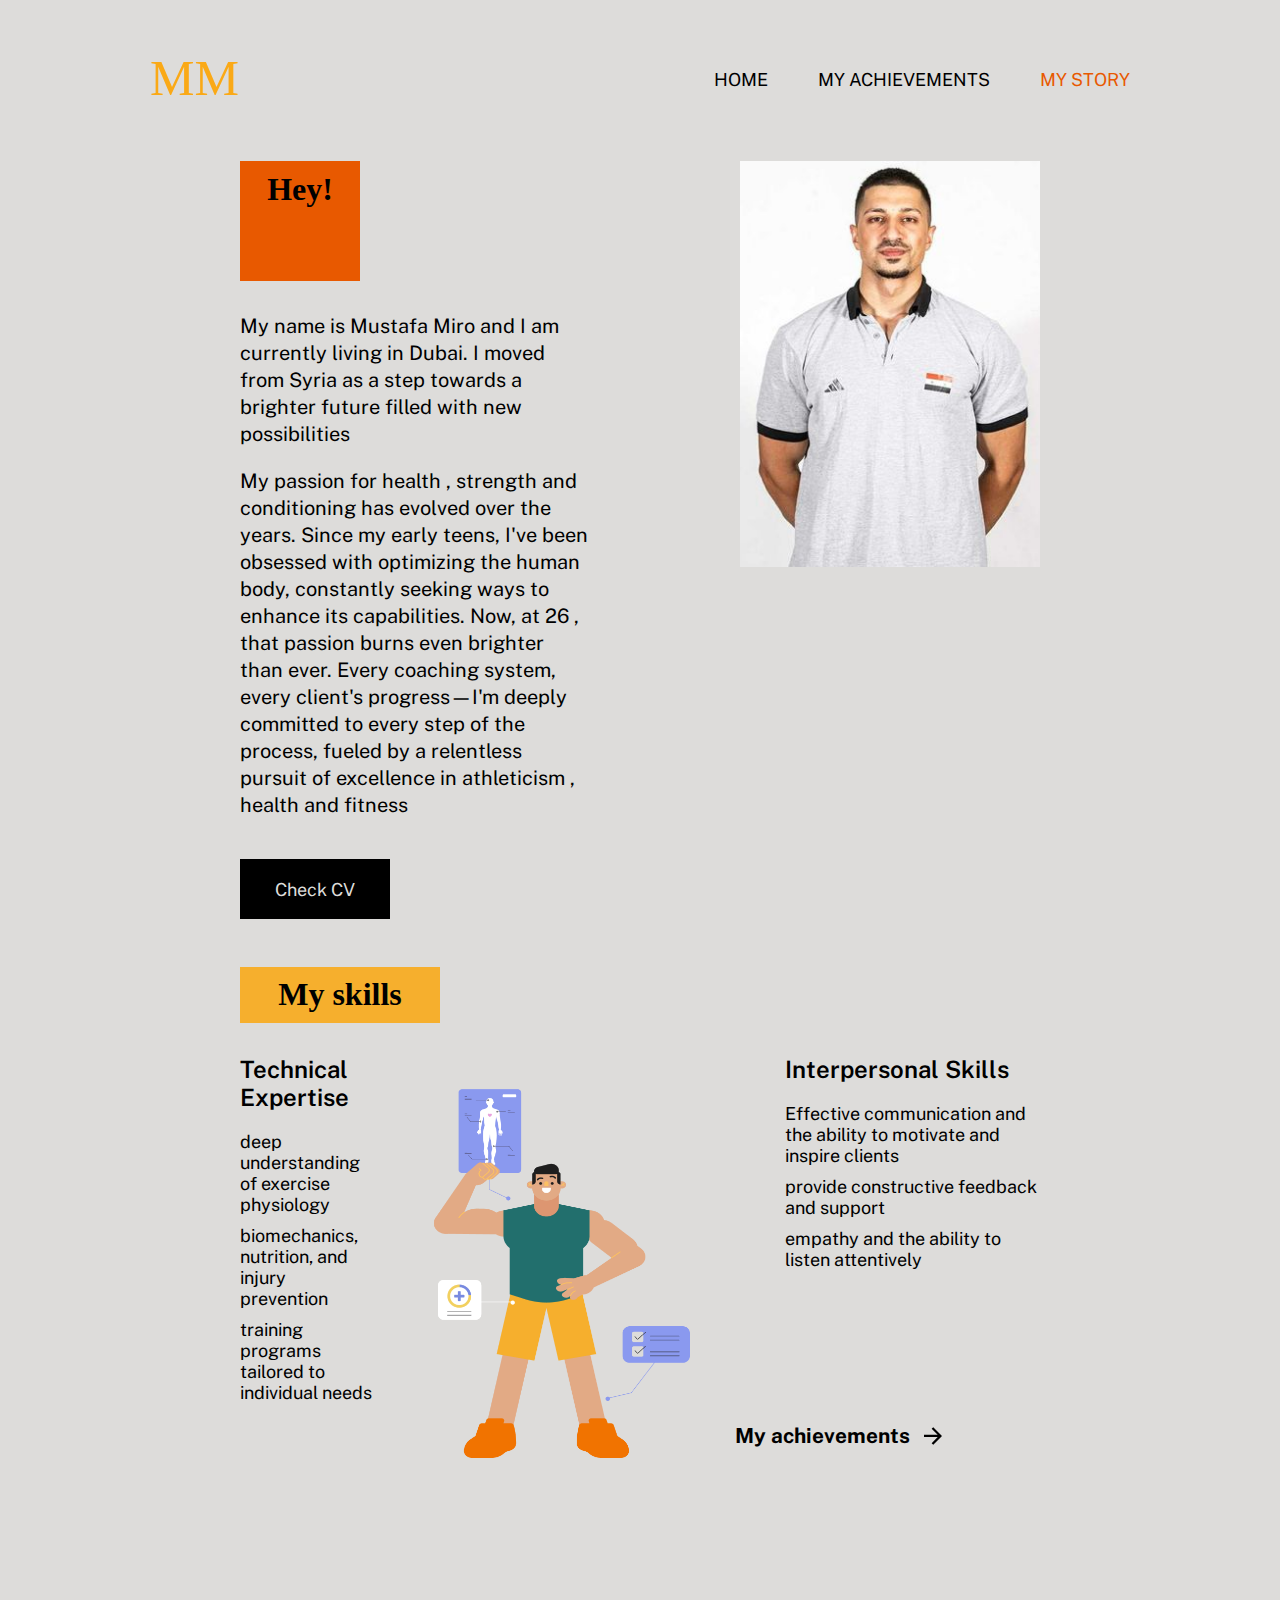
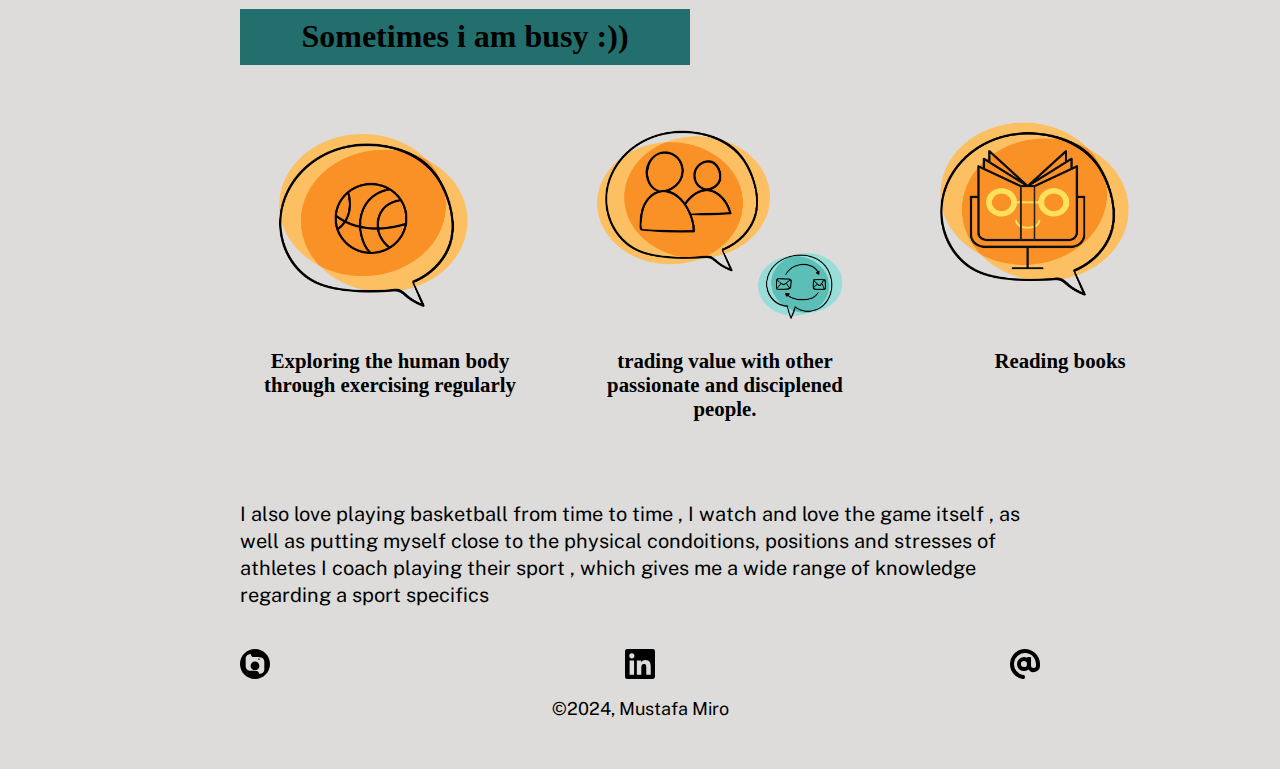
==== mystory/mystory.html @ 1f60bdc1 "Add files via upload" ====
<!DOCTYPE html>
<html lang="en">
<head>
    <meta charset="UTF-8">
    <meta http-equiv="X-UA-Compatible" content="IE=edge">
    <meta name="viewport" content="width=device-width, initial-scale=1">
    <link href="../assets/css/main.css" rel="stylesheet">
    <link href="../assets/css/mystory.css" rel="stylesheet">
    <script src="../assets/js/script.js" defer></script>
    <link rel="icon" type="image/png" href="../assets/img/logo.png" sizes="32x32"/>
    <title>Mustafa Miro - Story</title>
    <meta name='description' content='About me page of Mustafa Miro, strength and conditioning coach, portfolio.'>
</head>
<body>
  <!-- Header -->
    <header>
      <nav class="nav-grid-container">
        <!-- Logo -->
          <a id="logo" href="../index.html">
            <svg xmlns="http://www.w3.org/2000/svg" width="90" height="59" viewBox="0 0 90 59">
              <text id="MM_" data-name="MM" fill="#faa916" font-size="50" font-family="MajorMonoDisplay-Regular, Major Mono Display"><tspan x="0" y="45">MM</tspan></text>
            </svg>
          </a>                           

        <!-- Main navigation -->
          <ul class="nav-links">
            <li><a href="../index.html">Home</a></li>
            <li><a href="../works/works.html">My achievements</a></li>
            <li><a href="#">My Story</a></li>
          </ul>
      </nav>
    </header>

    <!-- Main -->
    <main>
      <!-- About me section -->
        <section class="about-grid">
            <h1 class="h1-coralred">Hey!</h1>
            
            <article class="about-text">
              <p class="about-container-p1">My name is Mustafa Miro and I am currently living in Dubai. I moved from Syria as a step towards a brighter future filled with new possibilities </p>
               
              <p class="about-container-p2">My passion for health , strength and conditioning has evolved over the years. Since my early teens, I've been obsessed with optimizing the human body, constantly seeking ways to enhance its capabilities. Now, at 26 , that passion burns even brighter than ever. Every coaching system, every client's progress—I'm deeply committed to every step of the process, fueled by a relentless pursuit of excellence in athleticism , health and fitness </p>
              <div class="btn-resume"><a target="_blank" href="../assets/pdf/Mustafa-Miro_Portfolio_CV.pdf">Check CV</a></div>
            </article>

            <img src="../assets/img/mystory/portrait.jpg" alt="Portrait">
        </section>

      <!-- Skills section -->
        <section>
            <h1 class="h1-yellow">My skills</h1>

            <div class="skills-container">
              <article class="skills-container1">
                <h2 class="skills-container-h2">Technical Expertise</h2>
                <p class="skills-container-p"> deep understanding of exercise physiology </p>
                <p class="skills-container-p">biomechanics, nutrition, and injury prevention</p>
                <p>training programs tailored to individual needs</p>
              </article>

              <img src="../assets/img/mystory/tools.png" alt="Computer with tools I use">

              <article class="skills-container2">
                <h2 class="skills-container-h2">Interpersonal Skills</h2>
                <p class="skills-container-p">Effective communication and the ability to motivate and inspire clients </p>
                <p class="skills-container-p"> provide constructive feedback and support</p>
                <p> empathy and the ability to listen attentively</p>
              </article>

            

            <div class="btn-checkOut">
              <a href="../works/works.html">
                <h2 class="btn-checkOut-h2">My achievements</h2>
                <svg xmlns="http://www.w3.org/2000/svg" width="26" height="26" viewBox="0 0 26 26">
                  <g id="ic_arrow-down" transform="translate(0 26) rotate(270)">
                    <path id="Path_23" data-name="Path 23" d="M0,0H26V26H0Z" fill="none"/>
                    <path id="Path_24" data-name="Path 24" d="M14.129,17.693l6.054-6.035,1.6,1.591L13,22,4.222,13.25l1.6-1.591,6.054,6.035V4h2.257Z" transform="translate(0 0)"/>
                  </g>
                </svg>
              </a>
            </div>
          </div>
        </section>

      <!-- Hobby section -->
        <section>
          <h1 class="h1-blue" >Sometimes i am busy :)) </h1>
          <article class="hobby-container">
            <div>
              <img src="../assets/img/mystory/snow.png" alt="Snowboarding">
              <h2>Exploring the human body through exercising regularly</h2>
            </div>
            <div>
              <img src="../assets/img/mystory/travel.png" alt="Traveling">
              <h2>trading value with other passionate and disciplened people.</h2>
            </div>
            <div>
              <img src="../assets/img/mystory/surf.png" alt="Surfing">
              <h2>
                Reading books</h2>
            </div>
          </article>
          
          
          
        </section>
        <section>
          
          <article class="about-text">
             
            <p class="about-container-p2"> I also love playing basketball from time to time , I watch and love the game itself , as well as putting myself close to the physical condoitions, positions and stresses of athletes I coach playing their sport , which gives me a wide range of knowledge regarding a sport specifics</p>
           </main>

    <!-- Footer -->
    <footer>
      <div class="footer-icons">
        <!-- instagram icon-->
        <a target="_blank" href="https://www.instagram.com/your_instagram_username/">
  <svg xmlns="http://www.w3.org/2000/svg" width="30" height="30" viewBox="0 0 24 24">
    <path fill="#000000" d="M12,0C5.373,0,0,5.373,0,12s5.373,12,12,12s12-5.373,12-12S18.627,0,12,0z M12,17.543 c-2.287,0-2.563-0.009-3.469-0.05c-0.834-0.039-1.212-0.182-1.599-0.308c-0.465-0.148-0.797-0.32-1.148-0.614 c-0.33-0.281-0.554-0.615-0.834-1.148c-0.246-0.444-0.321-0.778-0.369-1.21c-0.029-0.293-0.04-0.671-0.04-3.455 c0-2.784,0.011-3.162,0.04-3.455c0.047-0.432,0.123-0.766,0.369-1.21c0.281-0.533,0.505-0.867,0.834-1.148 c0.351-0.294,0.683-0.466,1.148-0.614c0.387-0.125,0.765-0.268,1.599-0.308C9.437,6.466,9.713,6.457,12,6.457 s2.563,0.009,3.469,0.05c0.834,0.039,1.212,0.182,1.599,0.308c0.465,0.148,0.797,0.32,1.148,0.614 c0.33,0.281,0.554,0.615,0.834,1.148c0.246,0.444,0.321,0.778,0.369,1.21c0.029,0.293,0.04,0.671,0.04,3.455 c0,2.784-0.011,3.162-0.04,3.455c-0.047,0.432-0.123,0.766-0.369,1.21c-0.281,0.533-0.505,0.867-0.834,1.148 c-0.351,0.294-0.683,0.466-1.148,0.614c-0.387,0.125-0.765,0.268-1.599,0.308C14.563,17.534,14.287,17.543,12,17.543z M12,10.069 c-1.928,0-3.502,1.574-3.502,3.502c0,1.928,1.574,3.502,3.502,3.502c1.928,0,3.502-1.574,3.502-3.502 C15.502,11.643,13.928,10.069,12,10.069z M15.146,7.6c0.357,0,0.646,0.289,0.646,0.646c0,0.357-0.289,0.646-0.646,0.646 c-0.357,0-0.646-0.289-0.646-0.646C14.5,7.889,14.789,7.6,15.146,7.6z"/>
  </svg>
</a>
       <!-- LinkedIn icon-->
        <a target="_blank" href="https://www.linkedin.com/in/mustafa-miro-0bb0242a8/">
          <svg xmlns="http://www.w3.org/2000/svg" width="30" height="30" viewBox="0 0 30 30">
            <path id="linkedin-brands" d="M27.857,32H2.136A2.152,2.152,0,0,0,0,34.163V59.837A2.152,2.152,0,0,0,2.136,62H27.857A2.158,2.158,0,0,0,30,59.837V34.163A2.158,2.158,0,0,0,27.857,32ZM9.067,57.714H4.621V43.4H9.074V57.714ZM6.844,41.442a2.578,2.578,0,1,1,2.578-2.578A2.579,2.579,0,0,1,6.844,41.442ZM25.734,57.714H21.288V50.75c0-1.661-.033-3.8-2.31-3.8-2.317,0-2.672,1.808-2.672,3.676v7.085H11.859V43.4h4.266v1.955h.06a4.683,4.683,0,0,1,4.212-2.31c4.5,0,5.337,2.967,5.337,6.824Z" transform="translate(0 -32)"/>
          </svg>          
        </a>
        <!-- Email icon-->
        <a href="mailto: Mustafamiro98@gmail.com">
          <svg xmlns="http://www.w3.org/2000/svg" width="30" height="30" viewBox="0 0 30 30">
            <path id="at-solid" d="M28.052,16.271A15.087,15.087,0,0,0,28.81,45.95a1.991,1.991,0,0,0,2.265-1.979v-.042a1.98,1.98,0,0,0-1.681-1.963,11.079,11.079,0,0,1,2.768-21.973c5.732.557,9.932,5.735,9.932,11.514v1.016a2.505,2.505,0,1,1-5.01,0V24.974a1,1,0,0,0-1-1.007h-2a.989.989,0,0,0-.947.734,6.762,6.762,0,0,0-5.389-.321A7.042,7.042,0,0,0,30.07,38.06,6.93,6.93,0,0,0,34.428,36.5a6.456,6.456,0,0,0,11.615-4.105V31.077A15,15,0,0,0,28.052,16.271Zm1.96,17.823a3.02,3.02,0,1,1,3.006-3.02A2.98,2.98,0,0,1,30.012,34.094Z" transform="translate(-16.044 -15.972)"/>
          </svg> 
        </a>
      </div>
      <p id="copyright">©2024, Mustafa Miro</p>
    </footer>
</body>

  <!-- Scroll button to the top -->
  <div class="btn-toTop" id="btntoTop" onclick="toTop()">
    <a href="#">
      <svg xmlns="http://www.w3.org/2000/svg" width="26" height="26" viewBox="0 0 26 26" class="ic-up">
        <g id="ic_arrow-down" transform="translate(26 26) rotate(180)">
          <path id="Path_23" data-name="Path 23" d="M0,0H26V26H0Z" fill="none"/>
          <path id="Path_24" data-name="Path 24" d="M14.129,17.693l6.054-6.035,1.6,1.591L13,22,4.222,13.25l1.6-1.591,6.054,6.035V4h2.257Z" transform="translate(0 0)" fill="#fff"/>
        </g>
      </svg>
    </a>
  </div>
</html>
---- assets/css/main.css ----
@import url('https://fonts.googleapis.com/css2?family=Public+Sans:wght@400;600&display=swap');

@font-face {
    font-family: NeuePower;
    src: url(../NeuePower-Regular.ttf);
}
  
* { 
    box-sizing: border-box;
    margin: 0px;
    padding: 0;
}

:root {
    --bage:#DDDCDA;
    --yellow: #F6AF2D;
    --coralred:#e85900;
    --blue: #226F6D;
    --black:#000;
}



html {
    scroll-behavior: smooth;
}

body {
    font-size: 18px;
    background-color: var(--bage);
    padding: 50px 150px;
}

h1, h2 {
    font-family:'Gill Sans', 'Gill Sans MT', Calibri, 'Trebuchet MS', sans-serif
    text-transform: uppercase;
    font-weight: bold;
}

h1 {
    font-size: 2rem;
}

p, a, ul {
    font-family: 'Public Sans', sans-serif;
    text-decoration: none;
}

 

/* Main navigation */
.nav-grid-container {
    display: grid;
    grid-template-columns: 1fr 1fr;
    max-width: 1200px;
    padding: 0;
    margin-bottom: 0;
}

#logo {
    grid-column: 1/2; 
}

.nav-links  {
    grid-column: 2/3;
    font-family: 'Public Sans', sans-serif;
    display: flex;
    gap: 50px;
    padding-top: 1.2rem;
    justify-content: end;
}

.nav-links > li {
    list-style: none;
}

.nav-links > li > a {
    text-transform: uppercase;
    color: var(--black);
    transition: 0.2s ease-in;
    -webkit-transition: 0.2s ease-in;
    -moz-transition: 0.2s ease-in;
    -ms-transition: 0.2s ease-in;
    -o-transition: 0.2s ease-in;
}

.nav-links > li > a:hover {
    color: var(--coralred);
}

.nav-links > li > a.active {
    color: var(--coralred);
}



/* Footer */
.footer-icons {
    display: flex;
    justify-content: center;
    justify-content: space-between;
    padding: 0 90px;
    margin-bottom: 15px;
}

#copyright {
    text-align: center;
}



/* Back to top button starts  */
.btn-toTop {
    display: none;
}

.btn-toTop a {
    background-color: var(--black);
    display: flex;
    position: fixed;
    z-index: 99;
    bottom: 50px;
    right: 50px;
    padding: 20px 15px;
    transition: 0.1s ease-in;
    -webkit-transition: 0.1s ease-in;
    -moz-transition: 0.1s ease-in;
    -ms-transition: 0.1s ease-in;
    -o-transition: 0.1s ease-in;
}

.btn-toTop a:hover {
    margin-bottom: 5px;
    padding-bottom: 22px;
    
}



/* Custom scrollbar starts  */
::-webkit-scrollbar {
    width: 0.8vw;
}

::-webkit-scrollbar-track {
    background: var(--black);
}
   
::-webkit-scrollbar-thumb {
    background: var(--coralred);
}
  
::-webkit-scrollbar-thumb:hover {
    background: var(--coralred)
}



/* Contact me section on Work and Case study pages*/
.contactme {
    display: flex;
    justify-content: center;
}

.contactme-container {
    margin: 3rem;
    width: 500px;
}

.contactme-container > a {
    color: var(--black);
    font-size: 1.3rem;
}

.bottom-line {
    text-align: center;
    margin: 1.7rem;
}

.btn-contact-me {
    height: 65px ;
    width: 200px;
    background-color: var(--yellow);
    margin-left: 9.3rem;
    padding: 20px;
    text-align: center;
}








  @media only screen and (max-width: 768px) {
    body {
      padding: 20px 30px; /* Adjust padding for smaller screens */
    }
  
    .nav-grid-container {
      grid-template-columns: 1fr; /* Adjust navigation grid for smaller screens */
      gap: 20px; /* Add gap between navigation elements */
    }
  
    .nav-links {
      justify-content: center; /* Center align navigation links */
    }
  
    .nav-links > li {
      margin-bottom: 1px; /* Add margin between navigation links */
      text-align: center; /* Center align navigation links */
    }
  
    .nav-links > li > a {
      display: block; /* Make navigation links full-width */
    }
  
    .footer-icons {
      padding: 0 30px; /* Adjust padding for footer icons */
    }
  
    .btn-contact-me {
      margin-left: auto; /* Center align contact button */
      margin-right: auto;
    }
  }
---- assets/css/mystory.css ----
main {
    padding: 0 90px;
}

h1 {
    margin-bottom: 2rem;
    color: var(--black);
    text-align: center;
    padding: 0.6rem;
}

h2 {
    font-size: 1.3rem;
}


/* About me section */
.about-grid {
    display: grid;
    grid-template-columns: 1.5fr 1fr;
    grid-template-rows: 1fr 4fr;
    column-gap: 150px;
    margin: 3rem 0 1.5rem 0; 
}

.h1-coralred {
    background-color: var(--coralred) ;
    width: 120px;
    grid-column: 1/2;
    grid-row: 1/2;
}

.about-text {
    grid-column: 1/2;
    grid-row: 2/3;
}

.about-container-p1 {
    font-size: 20px;
    line-height: 27px;
    margin-bottom: 20px;
}

.about-container-p2 {
    font-size: 20px;
    line-height: 27px;
    margin-bottom: 40px;
} 

img {
    width: 300px;
    grid-column: 2/3;
    grid-row: 1/3;
} 

/* Cv button */
.btn-resume {
    grid-column: 1/2;
    grid-row: 4/5;
    height: 60px;
    width: 150px;
    background-color: var(--black);
    color: var(--bage);
    padding: 20px;
    text-align: center;
}

.btn-resume > a {
    color: var(--bage);
}



/* My skills section */
.h1-yellow {
    background-color: var(--yellow) ;
    width: 200px;
    margin-top: 3rem;
}

.skills-container {
    display: grid;
    grid-template-columns: 1fr 1fr 1fr;
    grid-template-rows: 2fr 1fr;
    column-gap: 30px;
    margin: 2rem 0 2rem 0;
}

.skills-container2 {
    margin-left: 50px;
}

.skills-container-h2 {
    font-family: 'Public Sans', sans-serif;
    font-weight: 600;
    font-size: 1.5rem;
    text-transform: capitalize;
    margin-bottom: 20px;
}

.skills-container-p {
    margin-bottom: 10px;
}

/* Check out my work button */
.btn-checkOut {
    grid-column: 3/4;
    margin: 20px 5px 50px 0;
    width: 300px;
}

.btn-checkOut > a {
    display: flex;
}

.btn-checkOut-h2 {
    color: var(--black);
    margin-right: 10px;
    font-size: 1.3rem;
}



/* My hobbies section */
.h1-blue {
    background-color: var(--blue) ;
    width: 450px;
}

.hobby-container {
    text-align: center;
    display: grid;
    grid-template-columns: 1fr 1fr 1fr;
    column-gap: 35px;
    margin: 3rem 0 5rem 0;
}






@media only screen and (max-width: 768px) {
    /* Adjust padding for main */
    main {
        padding: 0 20px;
    }

    /* Adjust font sizes */
    h1 {
        font-size: 1.8rem;
    }

    h2 {
        font-size: 1.2rem;
    }

    /* Adjust grid layout */
    .about-grid {
        grid-template-columns: 1fr;
        grid-template-rows: auto auto auto auto;
        column-gap: 0;
        margin: 2rem 0;
    }

    /* Adjust image size */
    img {
        width: 100%;
        grid-column: 1;
        grid-row: 3;
    }

    /* Adjust button styles */
    .btn-resume,
    .btn-checkOut {
        width: 100%;
        margin: 10px 0;
    }

    /* Adjust skills container */
    .skills-container {
        grid-template-columns: 1fr;
        margin: 2rem 0;
    }

    /* Adjust hobby container */
    .hobby-container {
        grid-template-columns: 1fr;
        margin: 2rem 0;
    }
}
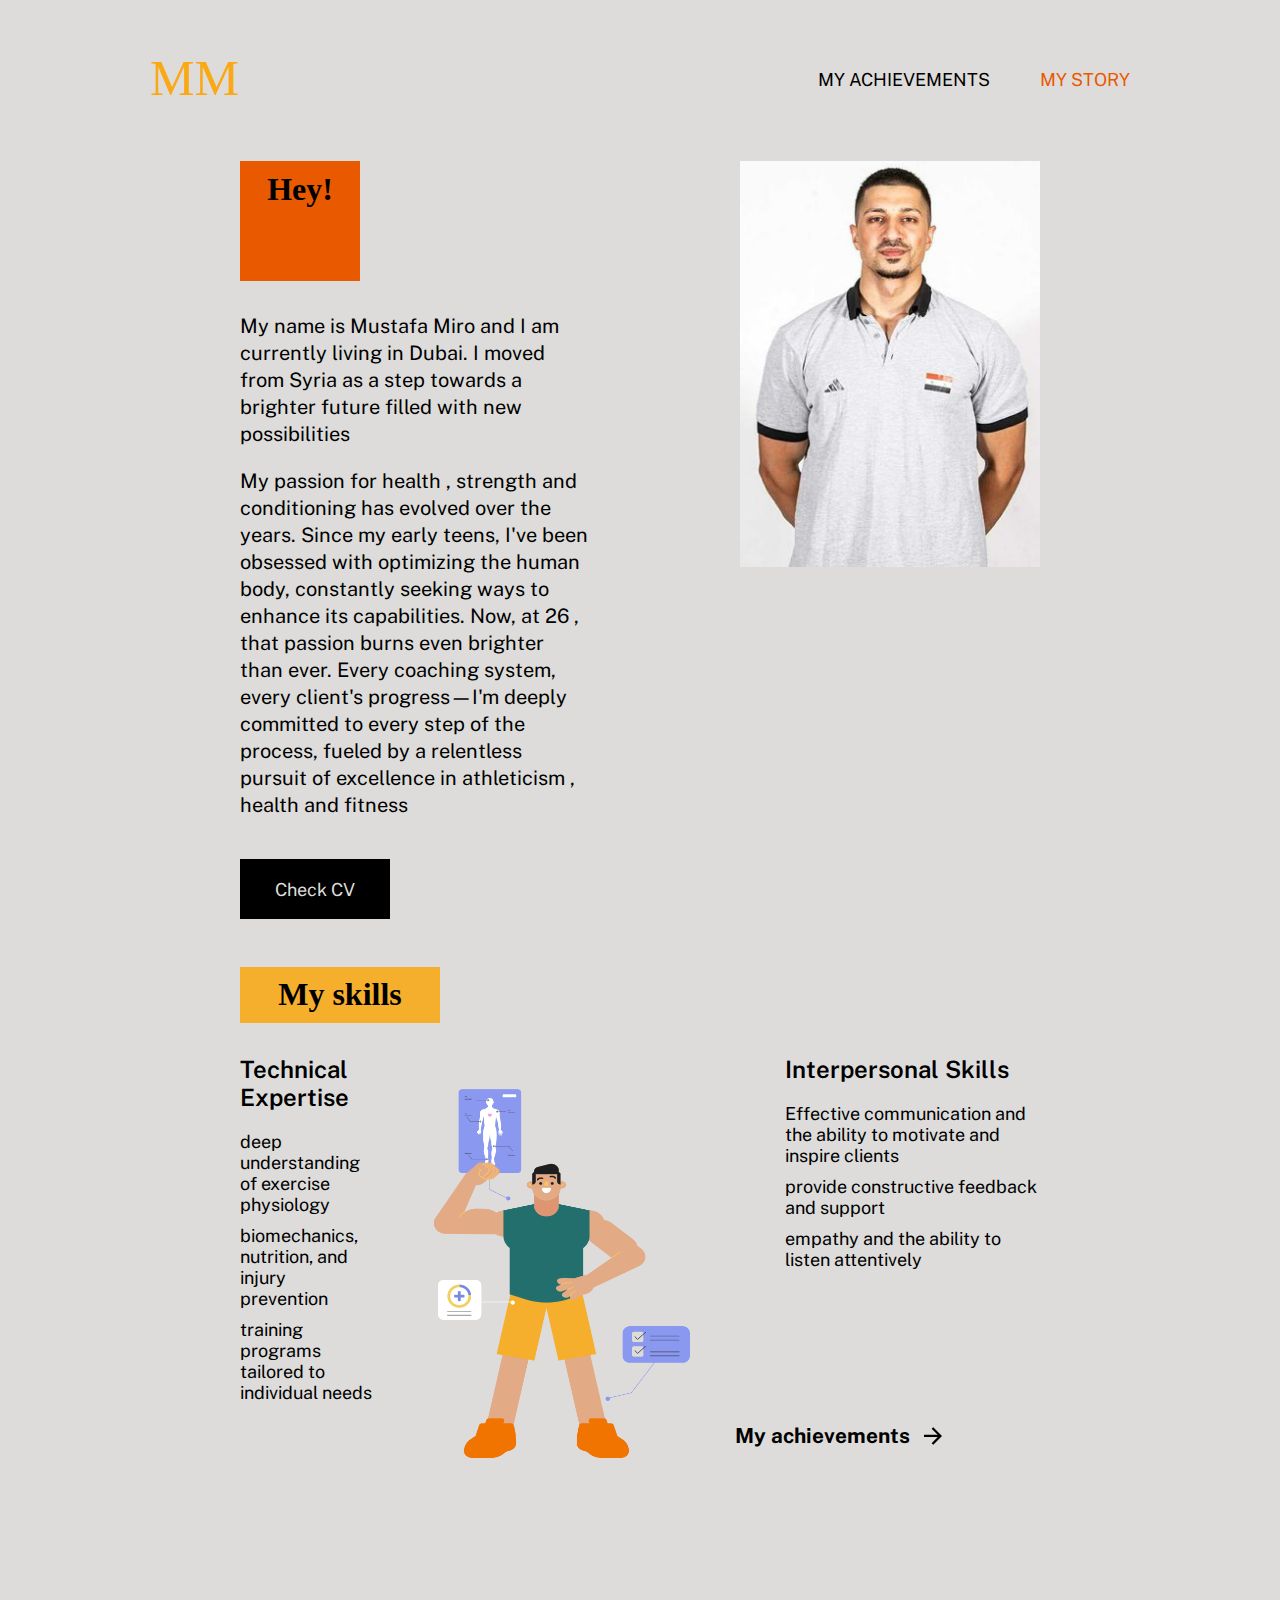
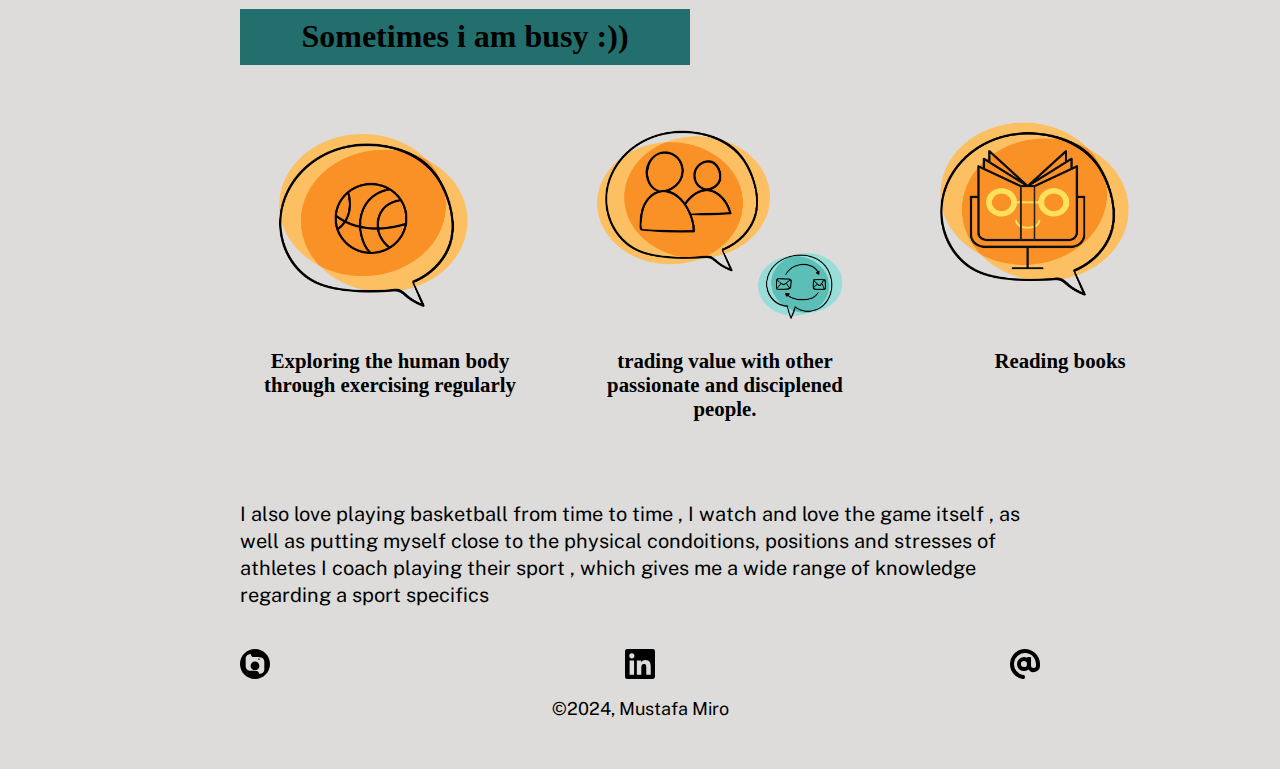
==== commit 370eb1ae: "Update mystory.html" ====
--- a/mystory/mystory.html
+++ b/mystory/mystory.html
@@ -24,7 +24,7 @@
 
         <!-- Main navigation -->
           <ul class="nav-links">
-            <li><a href="../index.html">Home</a></li>
+            
             <li><a href="../works/works.html">My achievements</a></li>
             <li><a href="#">My Story</a></li>
           </ul>
